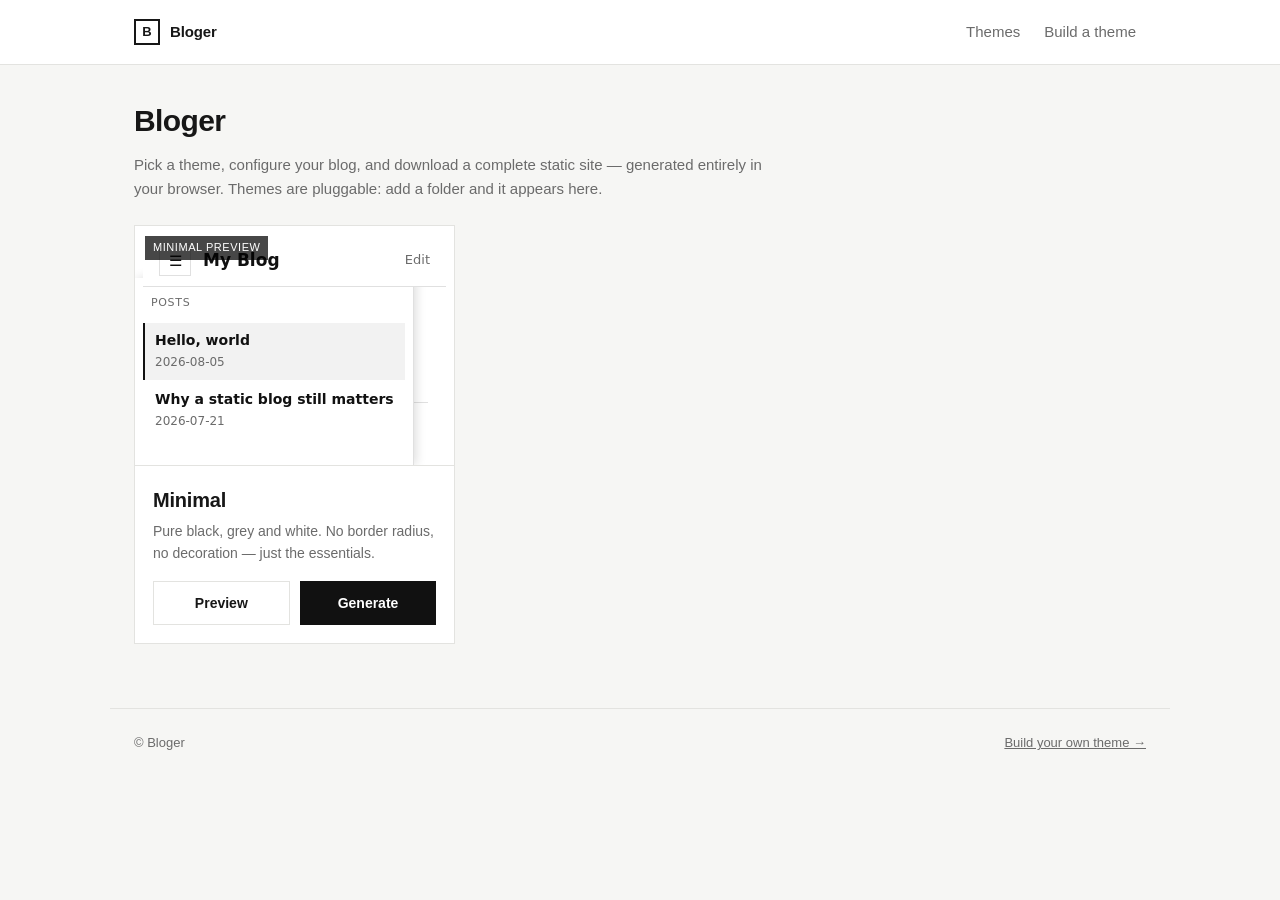
==== index.html @ 69aca039 "first commit" ====
<!DOCTYPE html>
<html lang="en">
<head>
  <meta charset="UTF-8">
  <meta name="viewport" content="width=device-width, initial-scale=1.0">
  <title>Bloger — Personal Blog Template Hub</title>
  <link rel="stylesheet" href="css/tool.css">
</head>
<body>
  <header id="bloger-toolbar" class="toolbar"></header>

  <main class="page">
    <h1 class="page-title">Bloger</h1>
    <p class="page-sub">
      Pick a theme, configure your blog, and download a complete static site — generated
      entirely in your browser. Themes are pluggable: add a folder and it appears here.
    </p>

    <div id="theme-gallery" class="theme-grid"></div>

    <div id="gallery-error" class="msg err hidden"></div>
  </main>

  <footer class="tool-footer">
    <span>© Bloger</span>
    <span><a href="new-theme.html">Build your own theme →</a></span>
  </footer>

  <script src="js/theme.js"></script>
  <script src="js/design.js"></script>
  <script src="js/registry.js"></script>
  <script src="js/generator.js"></script>
  <script src="js/render.js"></script>
  <script src="js/common.js"></script>
  <script src="js/hub.js"></script>
</body>
</html>
---- css/tool.css ----
/* ============================================================
   Bloger — tool UI stylesheet (the editor UI itself, not themes)
   ============================================================ */

:root {
  --tool-bg: #f6f6f4;
  --tool-panel: #ffffff;
  --tool-ink: #171717;
  --tool-muted: #6b6b6b;
  --tool-line: #e3e3e0;
  --tool-soft: #f0f0ed;
  --tool-accent: #111111;
  --tool-accent-ink: #ffffff;
  --tool-warn: #b54708;
  --radius: 0px;
}

* { box-sizing: border-box; }

body {
  margin: 0;
  background: var(--tool-bg);
  color: var(--tool-ink);
  font: 15px/1.6 -apple-system, BlinkMacSystemFont, "Segoe UI", Roboto, Helvetica, Arial, sans-serif;
  -webkit-font-smoothing: antialiased;
}

a { color: inherit; }

/* ---------- top bar ---------- */
.toolbar {
  position: sticky;
  top: 0;
  z-index: 20;
  background: var(--tool-panel);
  border-bottom: 1px solid var(--tool-line);
}
.toolbar-inner {
  max-width: 1060px;
  margin: 0 auto;
  padding: 14px 24px;
  display: flex;
  align-items: center;
  justify-content: space-between;
  gap: 16px;
}
.brand { display: flex; align-items: center; gap: 10px; text-decoration: none; }
.brand-mark {
  width: 26px; height: 26px;
  border: 2px solid var(--tool-ink);
  display: inline-flex;
  align-items: center;
  justify-content: center;
  font-weight: 800;
  font-size: 13px;
}
.brand-name { font-weight: 800; letter-spacing: -0.01em; }
.toolbar-links { display: flex; gap: 4px; }
.toolbar-links a {
  color: var(--tool-muted);
  text-decoration: none;
  padding: 6px 10px;
}
.toolbar-links a:hover { color: var(--tool-ink); }

/* ---------- layout ---------- */
.page { max-width: 1060px; margin: 0 auto; padding: 32px 24px 64px; }
.page-narrow { max-width: 720px; }

h1.page-title { font-size: 30px; letter-spacing: -0.02em; margin: 0 0 8px; }
p.page-sub { color: var(--tool-muted); margin: 0 0 24px; max-width: 640px; }

.section-title {
  font-size: 18px;
  letter-spacing: -0.01em;
  margin: 32px 0 16px;
  padding-bottom: 8px;
  border-bottom: 1px solid var(--tool-line);
}

/* ---------- theme grid ---------- */
.theme-grid {
  display: grid;
  grid-template-columns: repeat(auto-fill, minmax(300px, 1fr));
  gap: 24px;
}
.theme-card {
  background: var(--tool-panel);
  border: 1px solid var(--tool-line);
  display: flex;
  flex-direction: column;
}
.theme-preview {
  position: relative;
  border-bottom: 1px solid var(--tool-line);
  background: #fff;
  height: 240px;
  overflow: hidden;
}
.theme-preview iframe { width: 100%; height: 100%; border: 0; }
.theme-preview-label {
  position: absolute;
  top: 10px;
  left: 10px;
  background: rgba(0,0,0,.72);
  color: #fff;
  font-size: 11px;
  letter-spacing: .05em;
  text-transform: uppercase;
  padding: 3px 8px;
}
.theme-body { padding: 18px; display: flex; flex-direction: column; flex: 1; }
.theme-name { font-size: 20px; font-weight: 700; letter-spacing: -0.01em; margin: 0 0 4px; }
.theme-desc { color: var(--tool-muted); font-size: 14px; margin: 0 0 16px; flex: 1; }
.theme-actions { display: flex; gap: 10px; }
.theme-actions .btn { flex: 1; text-align: center; }

/* ---------- buttons ---------- */
.btn {
  display: inline-block;
  background: var(--tool-accent);
  color: var(--tool-accent-ink);
  border: 1px solid var(--tool-accent);
  padding: 10px 18px;
  font-size: 14px;
  font-weight: 600;
  text-decoration: none;
  cursor: pointer;
  transition: opacity .12s ease;
}
.btn:hover { opacity: .85; }
.btn:disabled { opacity: .45; cursor: not-allowed; }
.btn-ghost {
  background: transparent;
  color: var(--tool-ink);
  border-color: var(--tool-line);
}
.btn-ghost:hover { border-color: var(--tool-ink); opacity: 1; }
.btn-sm { padding: 7px 12px; font-size: 13px; }

/* ---------- forms ---------- */
.field { margin-bottom: 18px; }
.field label { display: block; font-size: 13px; font-weight: 600; margin-bottom: 6px; }
.field .hint { font-size: 12px; color: var(--tool-muted); margin-top: 4px; }
input[type="text"], input[type="url"], input[type="date"], input[type="color"], textarea, select {
  width: 100%;
  background: var(--tool-panel);
  border: 1px solid var(--tool-line);
  padding: 10px 12px;
  font: inherit;
  color: var(--tool-ink);
}
input[type="color"] { width: 56px; height: 40px; padding: 3px; cursor: pointer; }
textarea { resize: vertical; min-height: 90px; }
input:focus, textarea:focus, select:focus { outline: 2px solid var(--tool-ink); outline-offset: 0; }

/* ---------- posts editor ---------- */
.post-editor {
  border: 1px solid var(--tool-line);
  background: var(--tool-panel);
  margin-bottom: 16px;
}
.post-editor-head {
  display: flex;
  align-items: center;
  gap: 10px;
  padding: 12px 16px;
  background: var(--tool-soft);
  border-bottom: 1px solid var(--tool-line);
}
.post-editor-head input[type="text"] { flex: 1; }
.post-editor-head input[type="date"] { width: 150px; }
.row-actions { display: flex; justify-content: space-between; padding: 14px 16px; }
.block-rows { padding: 6px 16px 14px; }
.block-row { display: flex; gap: 10px; margin-bottom: 10px; align-items: flex-start; }
.block-row .type-select { width: 130px; flex-shrink: 0; }
.block-row textarea { flex: 1; min-height: 54px; }
.block-row .remove-block {
  flex-shrink: 0;
  background: none;
  border: 1px solid var(--tool-line);
  color: var(--tool-muted);
  width: 32px; height: 32px;
  cursor: pointer;
  font-size: 16px;
  line-height: 1;
}
.block-row .remove-block:hover { color: var(--tool-warn); border-color: var(--tool-warn); }
.block-legend { font-size: 12px; color: var(--tool-muted); padding: 0 16px 12px; }
.block-legend code { background: var(--tool-soft); padding: 1px 5px; }

/* ---------- status / messages ---------- */
.panel {
  background: var(--tool-panel);
  border: 1px solid var(--tool-line);
  padding: 18px;
}
.msg { margin-top: 16px; padding: 12px 16px; border: 1px solid var(--tool-line); background: var(--tool-panel); font-size: 14px; }
.msg.ok { border-color: #2c7a2c; color: #1f5e1f; }
.msg.err { border-color: var(--tool-warn); color: var(--tool-warn); }
.hidden { display: none !important; }

/* ---------- misc ---------- */
.muted { color: var(--tool-muted); }
.mono { font-family: ui-monospace, SFMono-Regular, Consolas, Menlo, monospace; font-size: 12px; }
.grid-2 { display: grid; grid-template-columns: 1fr 1fr; gap: 16px; }
@media (max-width: 700px) { .grid-2 { grid-template-columns: 1fr; } }
.toolbar-actions { display: flex; gap: 8px; }

/* ---------- footer ---------- */
.tool-footer { max-width: 1060px; margin: 0 auto; padding: 24px; border-top: 1px solid var(--tool-line); color: var(--tool-muted); font-size: 13px; display: flex; justify-content: space-between; gap: 12px; flex-wrap: wrap; }
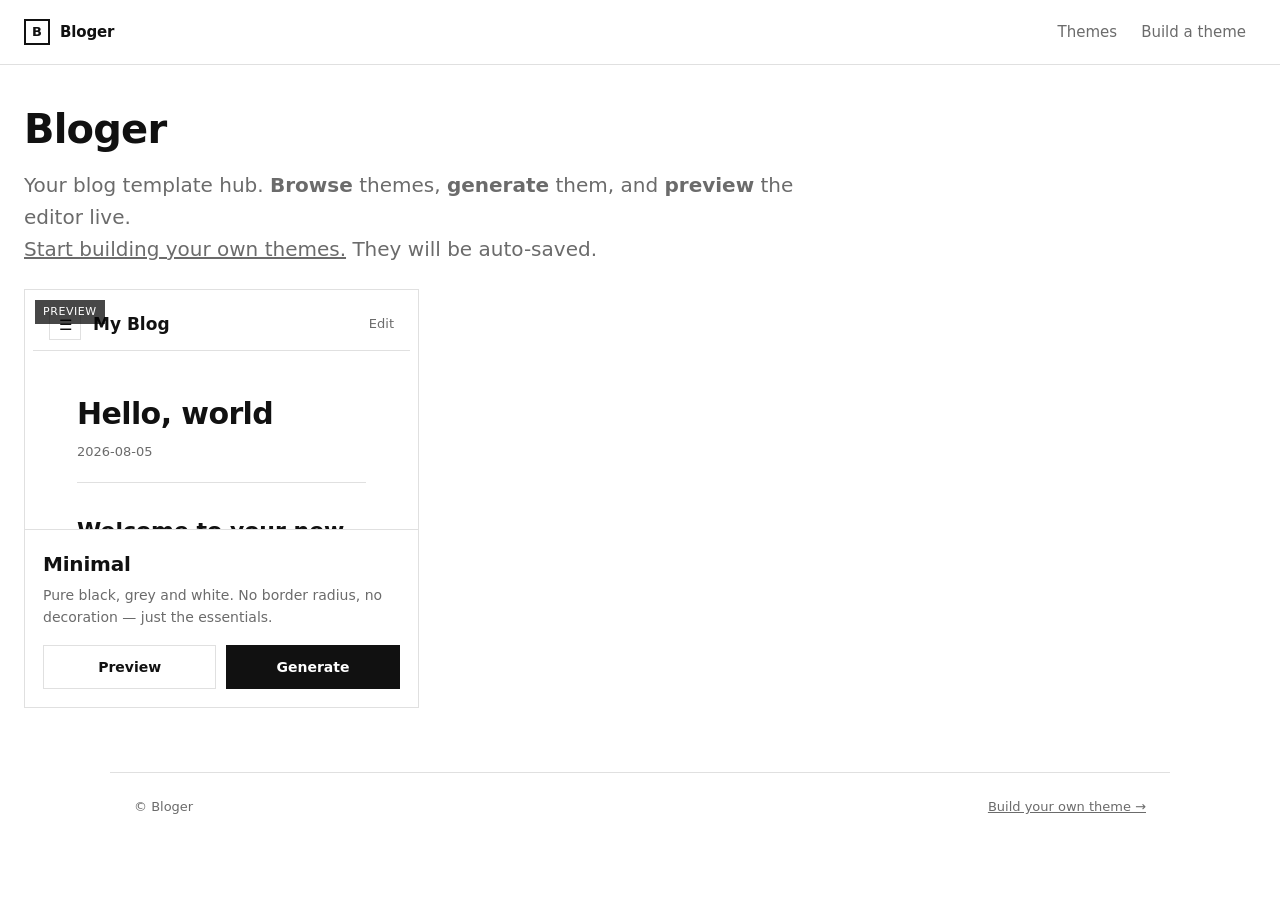
==== commit 198778bf: "Stage 6 Morediverse design token customization" ====
--- a/index.html
+++ b/index.html
@@ -12,13 +12,19 @@
   <main class="page">
     <h1 class="page-title">Bloger</h1>
     <p class="page-sub">
-      Pick a theme, configure your blog, and download a complete static site — generated
-      entirely in your browser. Themes are pluggable: add a folder and it appears here.
+      Your blog template hub. <b>Browse</b> themes, <b>generate</b> them, and <b>preview</b> the editor live. <br/>
+      <a href="new-theme.html">Start building your own themes.</a> They will be auto-saved. 
     </p>
 
     <div id="theme-gallery" class="theme-grid"></div>
 
     <div id="gallery-error" class="msg err hidden"></div>
+
+    <section id="saved-themes" class="saved-section hidden">
+      <h2 class="section-title">Your saved themes</h2>
+      <p class="section-sub">Themes you built in the <a href="new-theme.html">theme builder</a> and saved in this browser. They are ready to preview, generate or edit.</p>
+      <div id="saved-grid" class="theme-grid"></div>
+    </section>
   </main>
 
   <footer class="tool-footer">
@@ -31,6 +37,7 @@
   <script src="js/registry.js"></script>
   <script src="js/generator.js"></script>
   <script src="js/render.js"></script>
+  <script src="js/scaffold.js"></script>
   <script src="js/common.js"></script>
   <script src="js/hub.js"></script>
 </body>
--- a/css/tool.css
+++ b/css/tool.css
@@ -11,7 +11,7 @@
   --tool-soft: #f0f0ed;
   --tool-accent: #111111;
   --tool-accent-ink: #ffffff;
-  --tool-warn: #b54708;
+  --tool-warn: #ffffff;
   --radius: 0px;
 }
 
@@ -36,7 +36,7 @@
   border-bottom: 1px solid var(--tool-line);
 }
 .toolbar-inner {
-  max-width: 1060px;
+  max-width: 1400px;
   margin: 0 auto;
   padding: 14px 24px;
   display: flex;
@@ -64,11 +64,11 @@
 .toolbar-links a:hover { color: var(--tool-ink); }
 
 /* ---------- layout ---------- */
-.page { max-width: 1060px; margin: 0 auto; padding: 32px 24px 64px; }
-.page-narrow { max-width: 720px; }
-
-h1.page-title { font-size: 30px; letter-spacing: -0.02em; margin: 0 0 8px; }
-p.page-sub { color: var(--tool-muted); margin: 0 0 24px; max-width: 640px; }
+.page { max-width: 1400px; margin: 0 auto; padding: 32px 24px 64px; }
+.page-narrow { max-width: 960px; }
+
+h1.page-title { font-size: 40px; letter-spacing: -0.02em; margin: 0 0 8px; }
+p.page-sub { font-size: 20px; color: var(--tool-muted); margin: 0 0 24px; max-width: 800px; }
 
 .section-title {
   font-size: 18px;
@@ -77,6 +77,8 @@
   padding-bottom: 8px;
   border-bottom: 1px solid var(--tool-line);
 }
+.section-sub { color: var(--tool-muted); font-size: 14px; margin: -8px 0 20px; max-width: 760px; }
+.saved-section { margin-top: 40px; padding-top: 8px; border-top: 1px dashed var(--tool-line); }
 
 /* ---------- theme grid ---------- */
 .theme-grid {
@@ -142,6 +144,19 @@
 .field { margin-bottom: 18px; }
 .field label { display: block; font-size: 13px; font-weight: 600; margin-bottom: 6px; }
 .field .hint { font-size: 12px; color: var(--tool-muted); margin-top: 4px; }
+
+/* design-token panel scope headers */
+.design-scope-title {
+  font-size: 13px;
+  font-weight: 700;
+  text-transform: uppercase;
+  letter-spacing: .08em;
+  color: var(--tool-muted);
+  margin: 28px 0 12px;
+  padding-bottom: 6px;
+  border-bottom: 1px solid var(--tool-line);
+}
+.design-scope-title:first-child { margin-top: 4px; }
 input[type="text"], input[type="url"], input[type="date"], input[type="color"], textarea, select {
   width: 100%;
   background: var(--tool-panel);
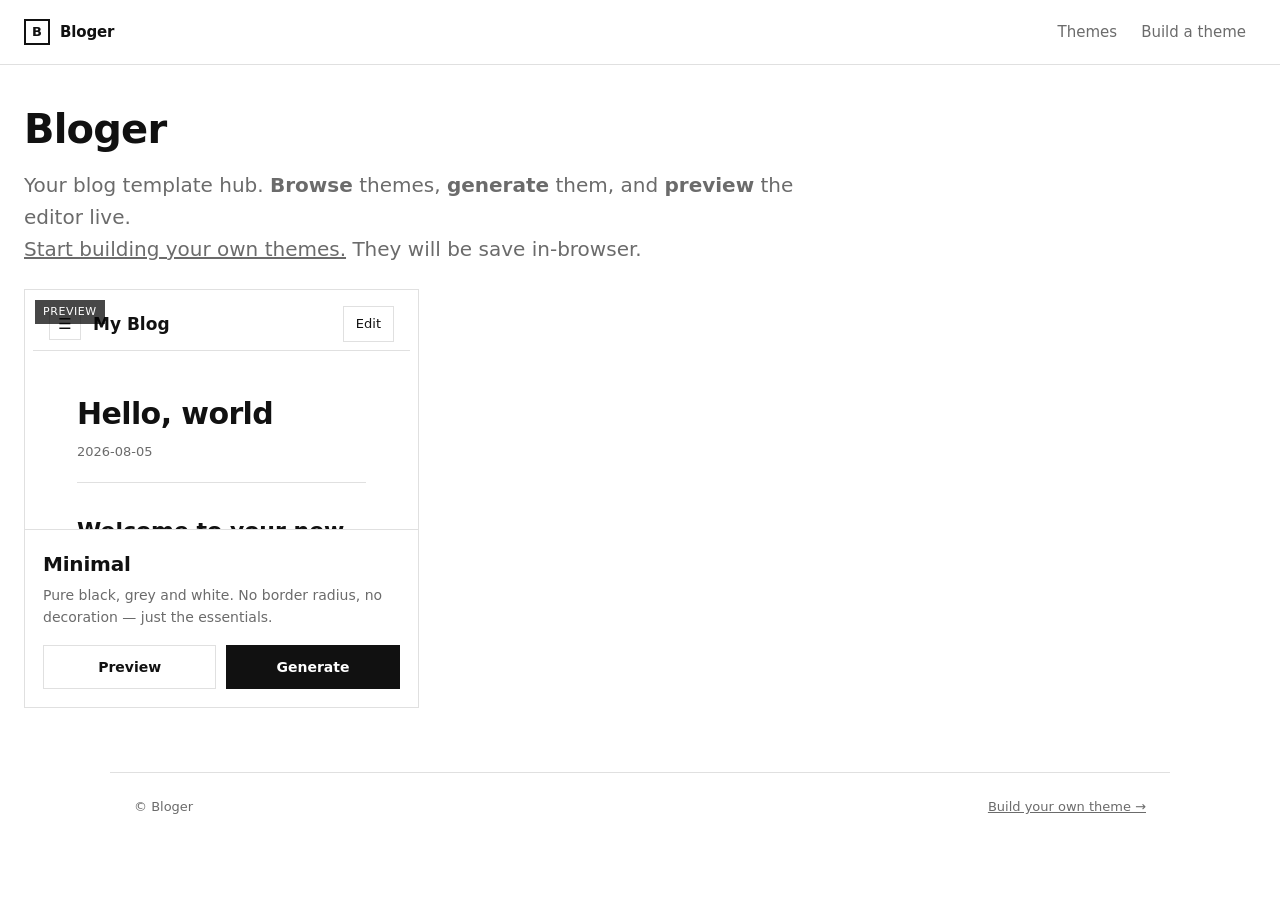
==== commit d60769c5: "Fixed some bugs on theme rendering" ====
--- a/index.html
+++ b/index.html
@@ -13,7 +13,7 @@
     <h1 class="page-title">Bloger</h1>
     <p class="page-sub">
       Your blog template hub. <b>Browse</b> themes, <b>generate</b> them, and <b>preview</b> the editor live. <br/>
-      <a href="new-theme.html">Start building your own themes.</a> They will be auto-saved. 
+      <a href="new-theme.html">Start building your own themes.</a> They will be save in-browser.
     </p>
 
     <div id="theme-gallery" class="theme-grid"></div>
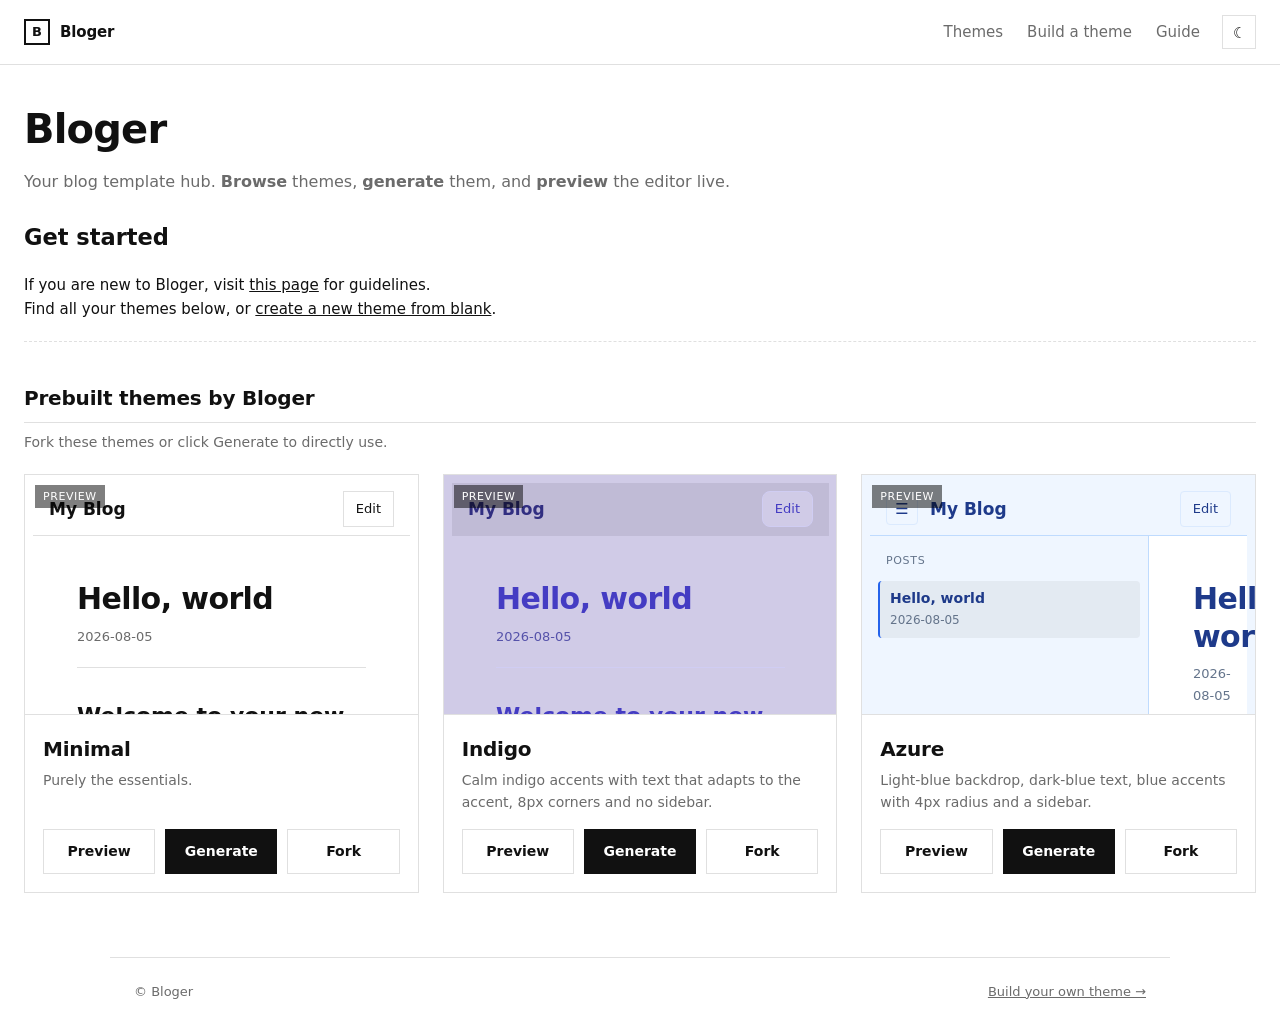
==== commit 31cbfa48: "Added dark mode and guideline docs" ====
--- a/index.html
+++ b/index.html
@@ -5,6 +5,7 @@
   <meta name="viewport" content="width=device-width, initial-scale=1.0">
   <title>Bloger — Personal Blog Template Hub</title>
   <link rel="stylesheet" href="css/tool.css">
+  <script src="js/theme-mode.js"></script>
 </head>
 <body>
   <header id="bloger-toolbar" class="toolbar"></header>
@@ -12,17 +13,26 @@
   <main class="page">
     <h1 class="page-title">Bloger</h1>
     <p class="page-sub">
-      Your blog template hub. <b>Browse</b> themes, <b>generate</b> them, and <b>preview</b> the editor live. <br/>
-      <a href="new-theme.html">Start building your own themes.</a> They will be save in-browser.
+      Your blog template hub. <b>Browse</b> themes, <b>generate</b> them, and <b>preview</b> the editor live.
     </p>
 
-    <div id="theme-gallery" class="theme-grid"></div>
+    <h2>Get started</h2>
+    <p>
+      If you are new to Bloger, visit <a href="guideline.html">this page</a> for guidelines. <br/>
+      Find all your themes below, or <a href="new-theme.html">create a new theme from blank</a>.
+    </p>
+
+    <section id="prebuilt-themes" class="section">
+      <h2 class="section-title">Prebuilt themes by Bloger</h2>
+      <p class="section-sub">Fork these themes or click Generate to directly use.</p>
+      <div id="theme-gallery" class="theme-grid"></div>
+    </section>
 
     <div id="gallery-error" class="msg err hidden"></div>
 
-    <section id="saved-themes" class="saved-section hidden">
+    <section id="saved-themes" class="section hidden">
       <h2 class="section-title">Your saved themes</h2>
-      <p class="section-sub">Themes you built in the <a href="new-theme.html">theme builder</a> and saved in this browser. They are ready to preview, generate or edit.</p>
+      <p class="section-sub">Themes you <a href="new-theme.html">built</a> and saved in this browser. &nbsp;Readily available.</p>
       <div id="saved-grid" class="theme-grid"></div>
     </section>
   </main>
--- a/css/tool.css
+++ b/css/tool.css
@@ -15,6 +15,21 @@
   --radius: 0px;
 }
 
+/* ---------- colour mode: dark ---------- */
+:root[data-theme="dark"] {
+  --tool-bg: #141416;
+  --tool-panel: #1d1d21;
+  --tool-ink: #e8e8e6;
+  --tool-muted: #9a9aa0;
+  --tool-line: #2e2e34;
+  --tool-soft: #26262b;
+  --tool-accent: #f0f0ed;
+  --tool-accent-ink: #171717;
+  --tool-warn: #ff8a80;
+}
+:root[data-theme="dark"] .msg.ok  { border-color: #4caf50; color: #a5d6a7; }
+:root[data-theme="dark"] .msg.err { border-color: #e57373; color: #ef9a9a; }
+
 * { box-sizing: border-box; }
 
 body {
@@ -63,25 +78,43 @@
 }
 .toolbar-links a:hover { color: var(--tool-ink); }
 
+.toolbar-right { display: flex; align-items: center; gap: 12px; }
+.theme-toggle {
+  display: inline-flex;
+  align-items: center;
+  justify-content: center;
+  width: 34px;
+  height: 34px;
+  border: 1px solid var(--tool-line);
+  background: var(--tool-panel);
+  color: var(--tool-ink);
+  font-size: 15px;
+  line-height: 1;
+  cursor: pointer;
+  transition: opacity .12s ease;
+}
+.theme-toggle:hover { border-color: var(--tool-ink); opacity: 1; }
+
 /* ---------- layout ---------- */
 .page { max-width: 1400px; margin: 0 auto; padding: 32px 24px 64px; }
 .page-narrow { max-width: 960px; }
 
 h1.page-title { font-size: 40px; letter-spacing: -0.02em; margin: 0 0 8px; }
-p.page-sub { font-size: 20px; color: var(--tool-muted); margin: 0 0 24px; max-width: 800px; }
+p.page-sub { font-size: 16px; color: var(--tool-muted); margin: 0 0 24px; max-width: 800px; }
 
 .section-title {
-  font-size: 18px;
+  font-size: 20px;
   letter-spacing: -0.01em;
   margin: 32px 0 16px;
   padding-bottom: 8px;
   border-bottom: 1px solid var(--tool-line);
 }
 .section-sub { color: var(--tool-muted); font-size: 14px; margin: -8px 0 20px; max-width: 760px; }
-.saved-section { margin-top: 40px; padding-top: 8px; border-top: 1px dashed var(--tool-line); }
+.section { margin-top: 20px; padding-top: 8px; border-top: 1px dashed var(--tool-line); }
 
 /* ---------- theme grid ---------- */
 .theme-grid {
+  margin-top: 20px;
   display: grid;
   grid-template-columns: repeat(auto-fill, minmax(300px, 1fr));
   gap: 24px;
@@ -95,7 +128,7 @@
 .theme-preview {
   position: relative;
   border-bottom: 1px solid var(--tool-line);
-  background: #fff;
+  background: var(--tool-panel);
   height: 240px;
   overflow: hidden;
 }
@@ -104,7 +137,7 @@
   position: absolute;
   top: 10px;
   left: 10px;
-  background: rgba(0,0,0,.72);
+  background: rgba(0,0,0,.5);
   color: #fff;
   font-size: 11px;
   letter-spacing: .05em;
@@ -123,6 +156,7 @@
   background: var(--tool-accent);
   color: var(--tool-accent-ink);
   border: 1px solid var(--tool-accent);
+  border-radius: var(--radius, 0px);
   padding: 10px 18px;
   font-size: 14px;
   font-weight: 600;
@@ -157,15 +191,29 @@
   border-bottom: 1px solid var(--tool-line);
 }
 .design-scope-title:first-child { margin-top: 4px; }
-input[type="text"], input[type="url"], input[type="date"], input[type="color"], textarea, select {
+input[type="text"], input[type="url"], input[type="date"], input[type="number"], input[type="color"], textarea, select {
   width: 100%;
   background: var(--tool-panel);
   border: 1px solid var(--tool-line);
-  padding: 10px 12px;
+  border-radius: var(--radius, 0px);
+  padding: 20px 12px;
   font: inherit;
   color: var(--tool-ink);
 }
-input[type="color"] { width: 56px; height: 40px; padding: 3px; cursor: pointer; }
+input[type="color"] {
+  width: 56px;
+  height: 40px;
+  /* Let the native color swatch fill the whole control so it clips to the
+     rounded shape instead of floating as a small inset box ("coin"). */
+  padding: 0;
+  border: 0;
+  -webkit-appearance: none;
+  appearance: none;
+  background: none;
+}
+input[type="color"]::-webkit-color-swatch-wrapper { padding: 0; }
+input[type="color"]::-webkit-color-swatch { border: 0; border-radius: var(--radius, 0px); }
+input[type="color"]::-moz-color-swatch { border: 0; border-radius: var(--radius, 0px); }
 textarea { resize: vertical; min-height: 90px; }
 input:focus, textarea:focus, select:focus { outline: 2px solid var(--tool-ink); outline-offset: 0; }
 
@@ -212,8 +260,10 @@
 }
 .msg { margin-top: 16px; padding: 12px 16px; border: 1px solid var(--tool-line); background: var(--tool-panel); font-size: 14px; }
 .msg.ok { border-color: #2c7a2c; color: #1f5e1f; }
-.msg.err { border-color: var(--tool-warn); color: var(--tool-warn); }
+.msg.err { border-color: #c0392b; color: #a93226; }
 .hidden { display: none !important; }
+/* An empty message never reserves space, even if its hidden state is not applied. */
+.msg:empty { display: none; }
 
 /* ---------- misc ---------- */
 .muted { color: var(--tool-muted); }
